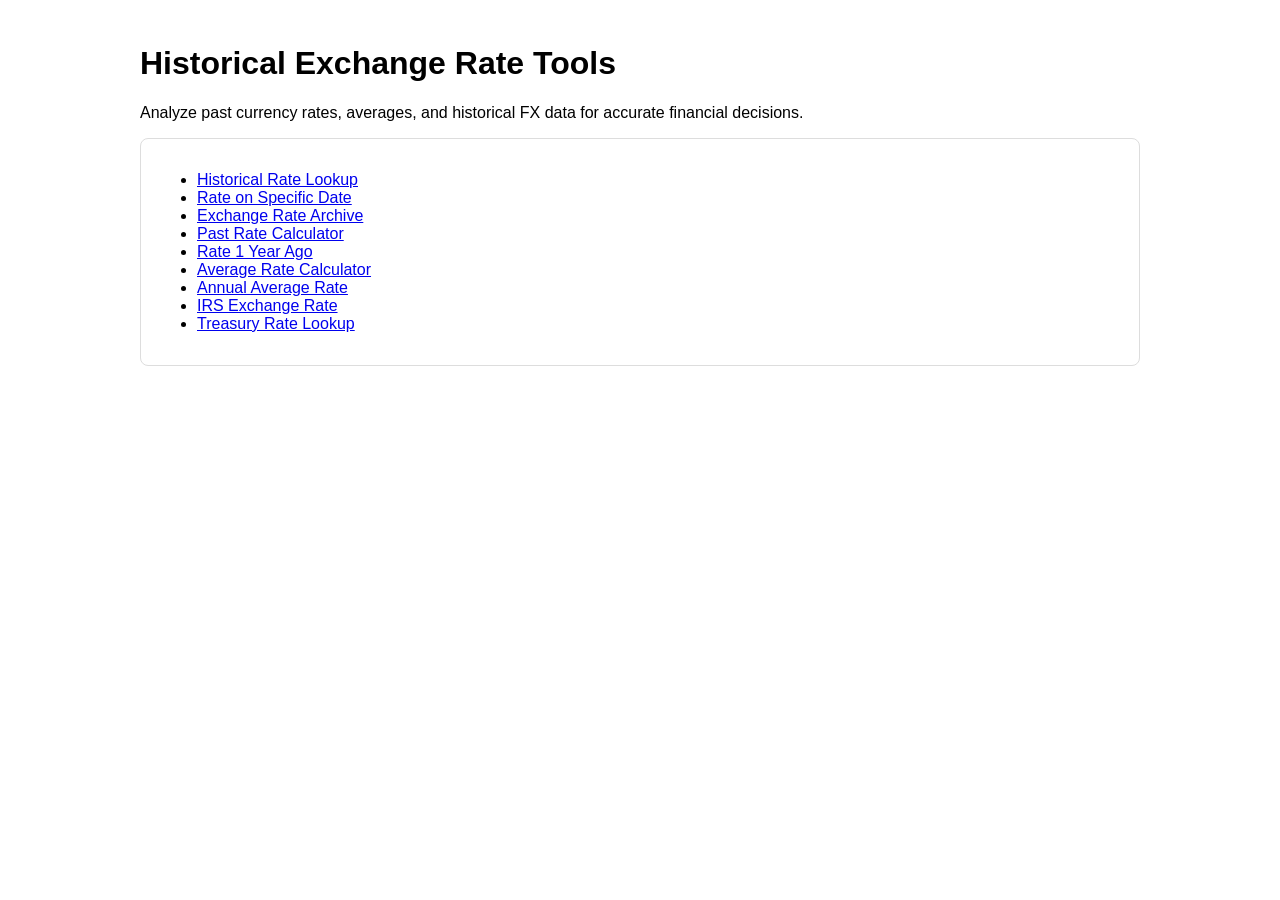
==== index.html @ 9b713c6d "Initial commit" ====
<!DOCTYPE html>
<html>
<head>
<meta charset="UTF-8">
<meta name="google-site-verification" content="PkLa_ViOo6FAHpvh8SacceMb95o9tePRdrqLNBz9X1M" />
<title>Historical Exchange Rate Tools | Past FX Rates & Averages</title>
<meta name="description" content="Lookup historical exchange rates, calculate averages, and compare past currency values.">
<link rel="stylesheet" href="style.css">
</head>
<body>

<h1>Historical Exchange Rate Tools</h1>

<p>Analyze past currency rates, averages, and historical FX data for accurate financial decisions.</p>

<div class="card">
<ul>
<li><a href="lookup/index.html">Historical Rate Lookup</a></li>
<li><a href="date/index.html">Rate on Specific Date</a></li>
<li><a href="archive/index.html">Exchange Rate Archive</a></li>
<li><a href="past/index.html">Past Rate Calculator</a></li>
<li><a href="year/index.html">Rate 1 Year Ago</a></li>
<li><a href="average/index.html">Average Rate Calculator</a></li>
<li><a href="annual/index.html">Annual Average Rate</a></li>
<li><a href="irs/index.html">IRS Exchange Rate</a></li>
<li><a href="treasury/index.html">Treasury Rate Lookup</a></li>
</ul>
</div>

</body>
</html>
---- style.css ----
body{font-family:Arial;padding:24px;max-width:1000px;margin:auto;}
.card{border:1px solid #ddd;padding:16px;border-radius:8px;margin:12px 0;}
input{width:100%;padding:8px;margin:6px 0;}
button{padding:8px 12px;}
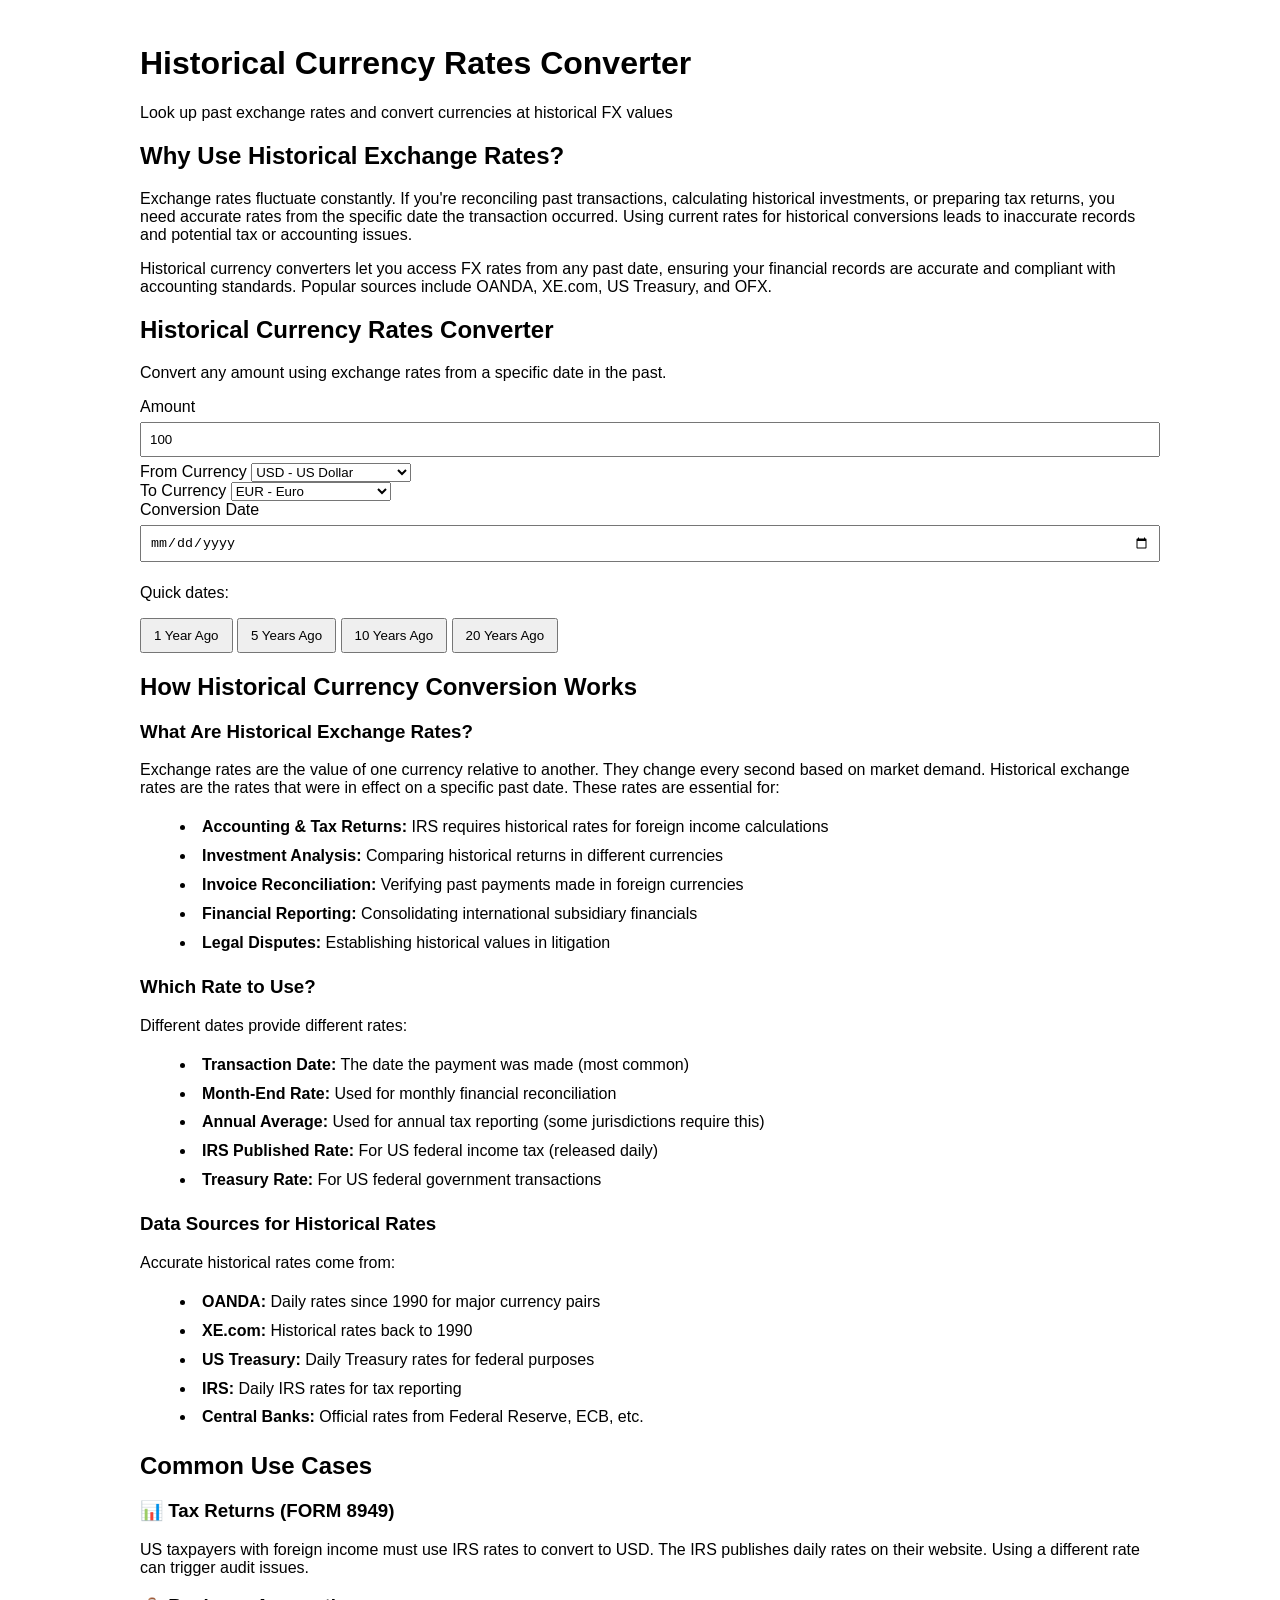
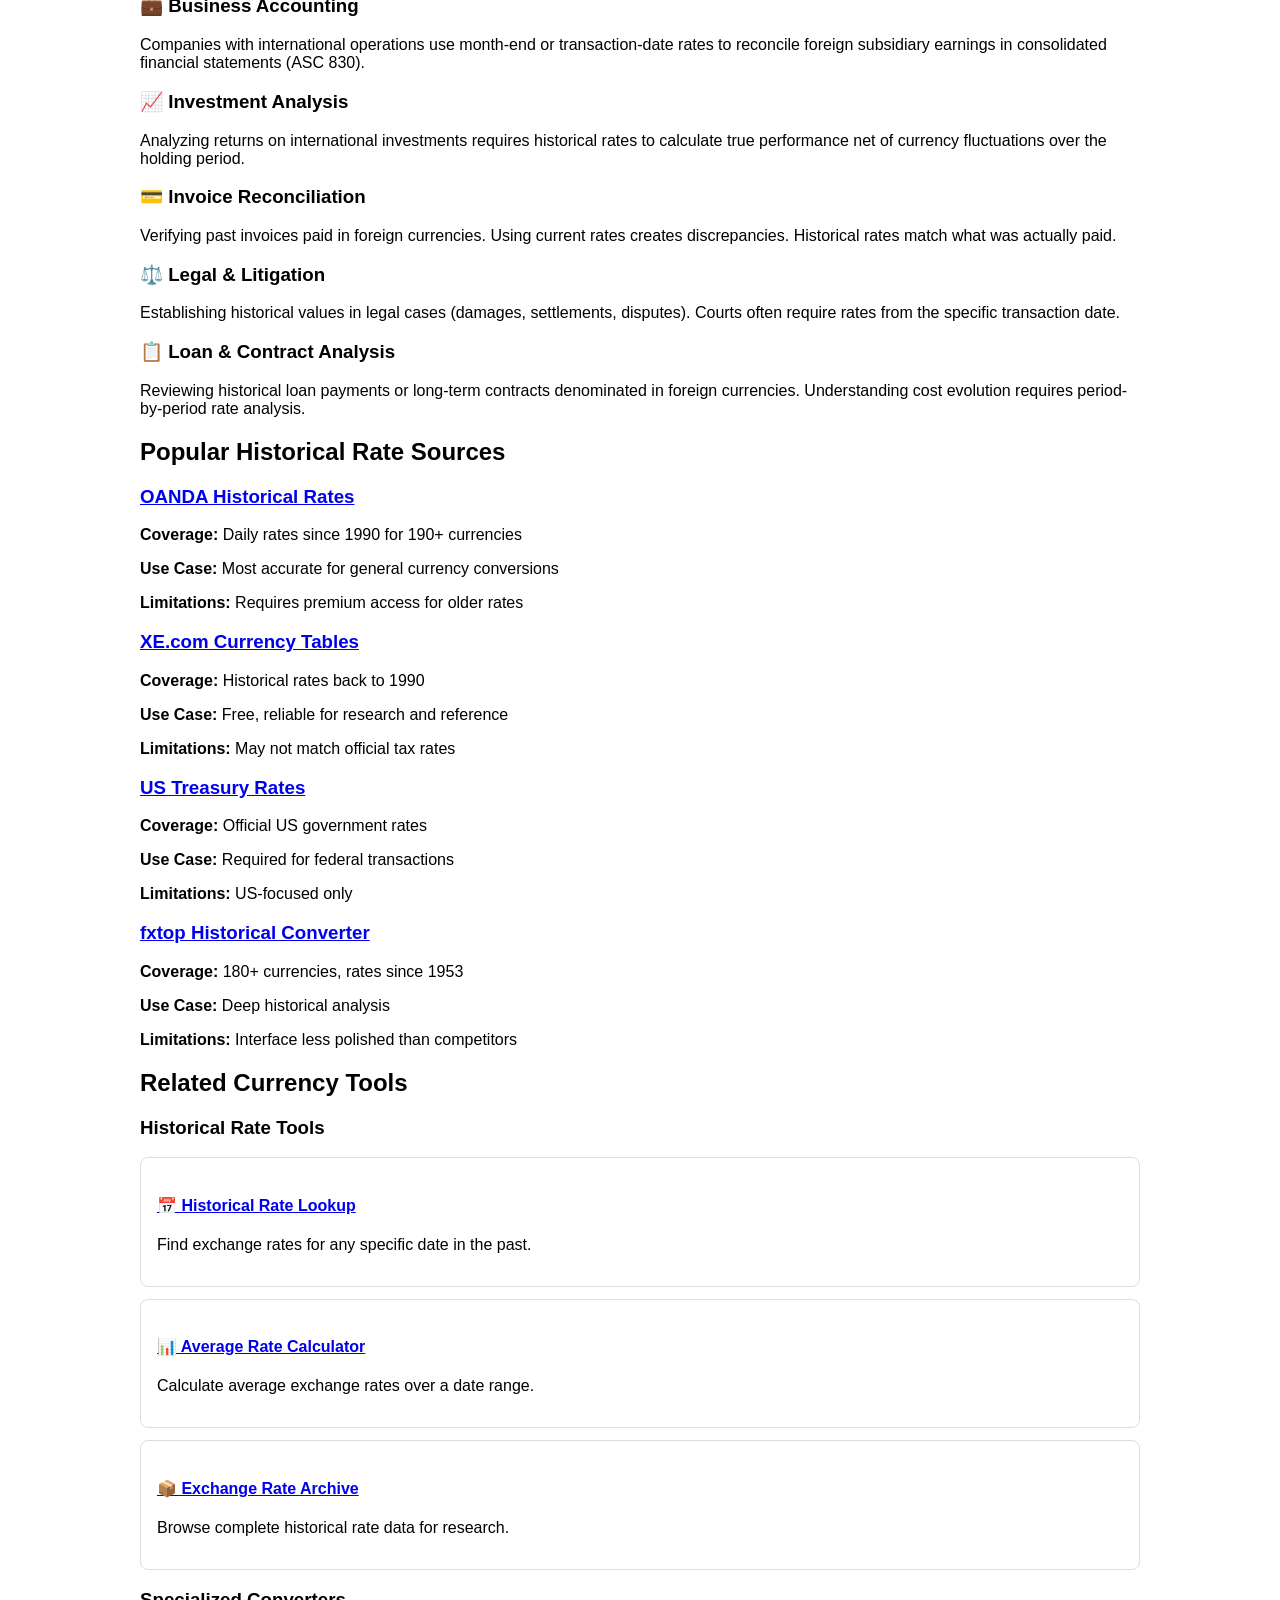
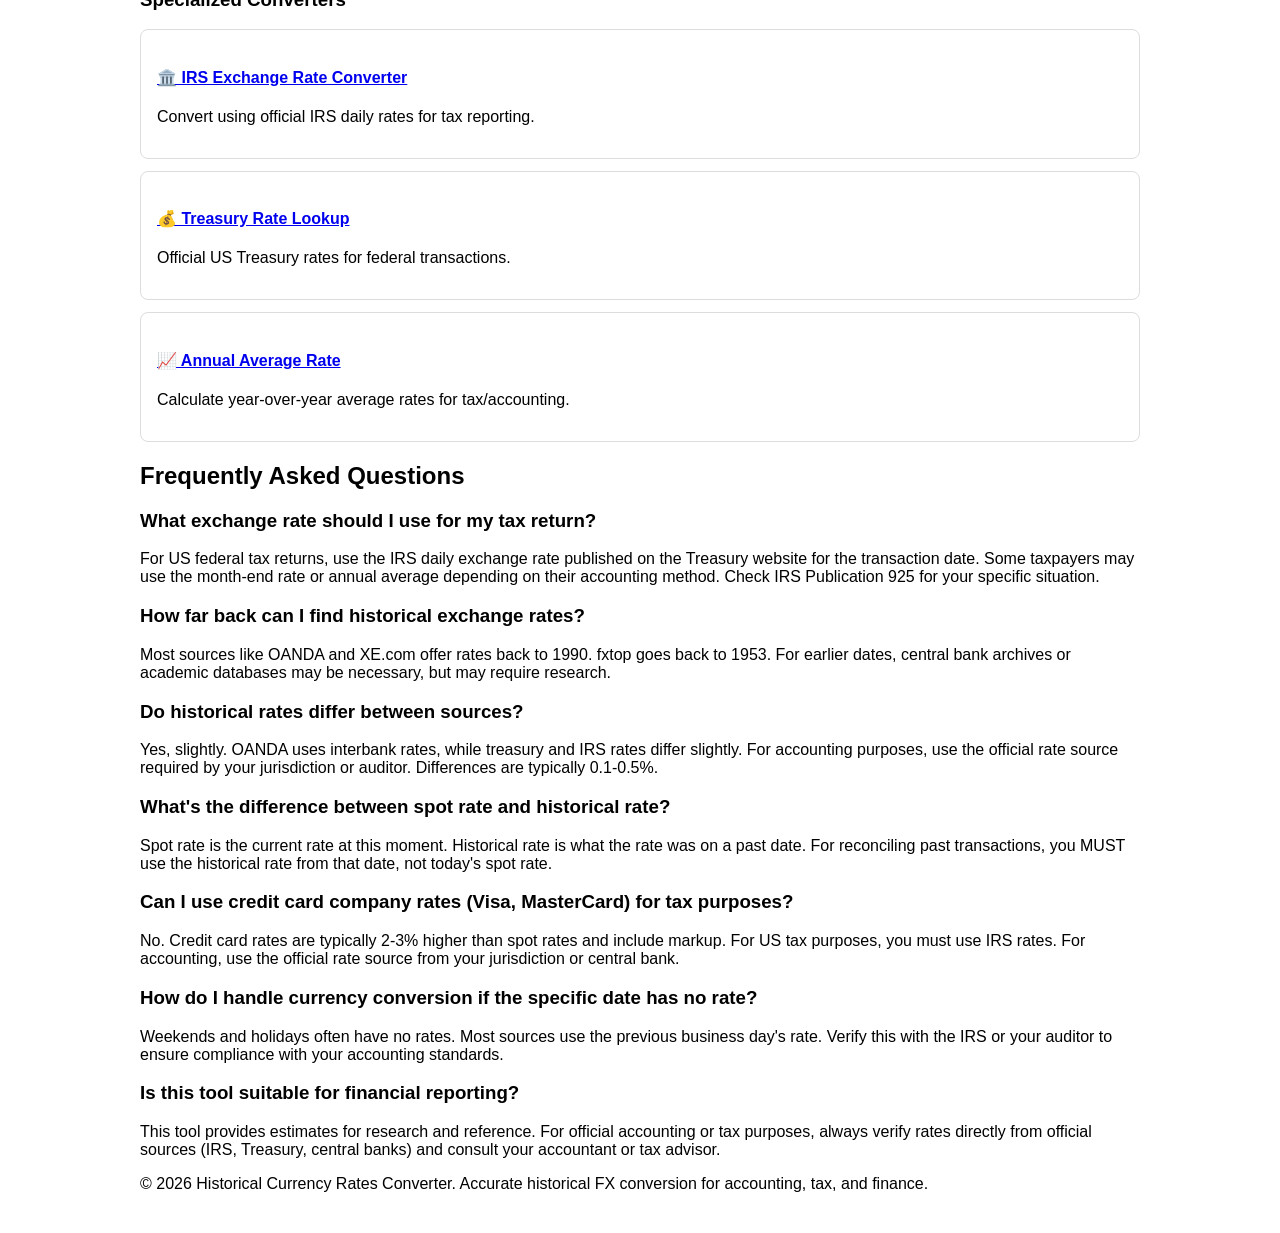
==== commit 53747b76: "historical currency rates converter" ====
--- a/index.html
+++ b/index.html
@@ -1,31 +1,353 @@
 <!DOCTYPE html>
-<html>
+
+<html lang="en">
 <head>
-<meta charset="UTF-8">
-<meta name="google-site-verification" content="PkLa_ViOo6FAHpvh8SacceMb95o9tePRdrqLNBz9X1M" />
-<title>Historical Exchange Rate Tools | Past FX Rates & Averages</title>
-<meta name="description" content="Lookup historical exchange rates, calculate averages, and compare past currency values.">
-<link rel="stylesheet" href="style.css">
+    <meta charset="UTF-8">
+    <meta name="viewport" content="width=device-width, initial-scale=1.0">
+    <meta name="google-site-verification" content="uQVQvib9O00oQFIT-tXdnkU3Vh5VSFZw2b3WhCHTCns" />
+    <title>Historical Currency Rates Converter | Past FX Exchange Rates</title>
+    <meta name="description" content="Convert currencies at historical exchange rates. Lookup past FX rates, calculate averages, and analyze currency trends over time.">
+    <link rel="stylesheet" href="style.css">
 </head>
 <body>
-
-<h1>Historical Exchange Rate Tools</h1>
-
-<p>Analyze past currency rates, averages, and historical FX data for accurate financial decisions.</p>
-
-<div class="card">
-<ul>
-<li><a href="lookup/index.html">Historical Rate Lookup</a></li>
-<li><a href="date/index.html">Rate on Specific Date</a></li>
-<li><a href="archive/index.html">Exchange Rate Archive</a></li>
-<li><a href="past/index.html">Past Rate Calculator</a></li>
-<li><a href="year/index.html">Rate 1 Year Ago</a></li>
-<li><a href="average/index.html">Average Rate Calculator</a></li>
-<li><a href="annual/index.html">Annual Average Rate</a></li>
-<li><a href="irs/index.html">IRS Exchange Rate</a></li>
-<li><a href="treasury/index.html">Treasury Rate Lookup</a></li>
-</ul>
-</div>
+    <header class="header">
+        <div class="container">
+            <h1>Historical Currency Rates Converter</h1>
+            <p class="subtitle">Look up past exchange rates and convert currencies at historical FX values</p>
+        </div>
+    </header>
+
+
+<main>
+    <section class="intro">
+        <div class="container">
+            <h2>Why Use Historical Exchange Rates?</h2>
+            <p>
+                Exchange rates fluctuate constantly. If you're reconciling past transactions, calculating historical investments, 
+                or preparing tax returns, you need accurate rates from the specific date the transaction occurred. Using current rates 
+                for historical conversions leads to inaccurate records and potential tax or accounting issues.
+            </p>
+            <p>
+                Historical currency converters let you access FX rates from any past date, ensuring your financial records are accurate 
+                and compliant with accounting standards. Popular sources include OANDA, XE.com, US Treasury, and OFX.
+            </p>
+        </div>
+    </section>
+
+    <section class="featured-tool">
+        <div class="container">
+            <h2>Historical Currency Rates Converter</h2>
+            <p>Convert any amount using exchange rates from a specific date in the past.</p>
+            
+            <div class="converter">
+                <div class="converter-inputs">
+                    <div class="input-group">
+                        <label for="amount">Amount</label>
+                        <input type="number" id="amount" placeholder="100" min="0" step="0.01" value="100" onchange="convertCurrency()">
+                    </div>
+                    <div class="input-group">
+                        <label for="fromCurrency">From Currency</label>
+                        <select id="fromCurrency" onchange="convertCurrency()">
+                            <option value="USD">USD - US Dollar</option>
+                            <option value="EUR">EUR - Euro</option>
+                            <option value="GBP">GBP - British Pound</option>
+                            <option value="JPY">JPY - Japanese Yen</option>
+                            <option value="CAD">CAD - Canadian Dollar</option>
+                            <option value="AUD">AUD - Australian Dollar</option>
+                            <option value="CHF">CHF - Swiss Franc</option>
+                            <option value="CNY">CNY - Chinese Yuan</option>
+                            <option value="INR">INR - Indian Rupee</option>
+                            <option value="MXN">MXN - Mexican Peso</option>
+                        </select>
+                    </div>
+                    <div class="input-group">
+                        <label for="toCurrency">To Currency</label>
+                        <select id="toCurrency" onchange="convertCurrency()">
+                            <option value="EUR">EUR - Euro</option>
+                            <option value="GBP">GBP - British Pound</option>
+                            <option value="JPY">JPY - Japanese Yen</option>
+                            <option value="CAD">CAD - Canadian Dollar</option>
+                            <option value="AUD">AUD - Australian Dollar</option>
+                            <option value="USD">USD - US Dollar</option>
+                            <option value="CHF">CHF - Swiss Franc</option>
+                            <option value="CNY">CNY - Chinese Yuan</option>
+                            <option value="INR">INR - Indian Rupee</option>
+                            <option value="MXN">MXN - Mexican Peso</option>
+                        </select>
+                    </div>
+                    <div class="input-group">
+                        <label for="conversionDate">Conversion Date</label>
+                        <input type="date" id="conversionDate" onchange="convertCurrency()">
+                    </div>
+                </div>
+
+                <div class="converter-results" id="converterResults" style="display: none;">
+                    <div class="result-display">
+                        <div class="result-item">
+                            <span class="amount-from" id="displayAmount">100</span>
+                            <span class="currency-from" id="displayFromCurrency">USD</span>
+                            <span class="equals">=</span>
+                            <span class="amount-to" id="displayAmount2">0.00</span>
+                            <span class="currency-to" id="displayToCurrency">EUR</span>
+                        </div>
+                        <div class="rate-info">
+                            <p>Exchange Rate: <strong id="exchangeRate">0.00</strong></p>
+                            <p>Date: <strong id="rateDate">-</strong></p>
+                            <p class="rate-note">*Rates are historical estimates based on major bank data</p>
+                        </div>
+                    </div>
+                </div>
+
+                <div class="quick-dates">
+                    <p class="dates-label">Quick dates:</p>
+                    <div class="date-buttons">
+                        <button class="date-btn" onclick="setHistoricalDate(1)">1 Year Ago</button>
+                        <button class="date-btn" onclick="setHistoricalDate(5)">5 Years Ago</button>
+                        <button class="date-btn" onclick="setHistoricalDate(10)">10 Years Ago</button>
+                        <button class="date-btn" onclick="setHistoricalDate(20)">20 Years Ago</button>
+                    </div>
+                </div>
+            </div>
+        </div>
+    </section>
+
+    <section class="how-it-works">
+        <div class="container">
+            <h2>How Historical Currency Conversion Works</h2>
+            
+            <h3>What Are Historical Exchange Rates?</h3>
+            <p>
+                Exchange rates are the value of one currency relative to another. They change every second based on market demand. 
+                Historical exchange rates are the rates that were in effect on a specific past date. These rates are essential for:
+            </p>
+            <ul style="list-style-position: inside; color: var(--text-light); line-height: 1.8;">
+                <li><strong>Accounting & Tax Returns:</strong> IRS requires historical rates for foreign income calculations</li>
+                <li><strong>Investment Analysis:</strong> Comparing historical returns in different currencies</li>
+                <li><strong>Invoice Reconciliation:</strong> Verifying past payments made in foreign currencies</li>
+                <li><strong>Financial Reporting:</strong> Consolidating international subsidiary financials</li>
+                <li><strong>Legal Disputes:</strong> Establishing historical values in litigation</li>
+            </ul>
+
+            <h3>Which Rate to Use?</h3>
+            <p>
+                Different dates provide different rates:
+            </p>
+            <ul style="list-style-position: inside; color: var(--text-light); line-height: 1.8;">
+                <li><strong>Transaction Date:</strong> The date the payment was made (most common)</li>
+                <li><strong>Month-End Rate:</strong> Used for monthly financial reconciliation</li>
+                <li><strong>Annual Average:</strong> Used for annual tax reporting (some jurisdictions require this)</li>
+                <li><strong>IRS Published Rate:</strong> For US federal income tax (released daily)</li>
+                <li><strong>Treasury Rate:</strong> For US federal government transactions</li>
+            </ul>
+
+            <h3>Data Sources for Historical Rates</h3>
+            <p>
+                Accurate historical rates come from:
+            </p>
+            <ul style="list-style-position: inside; color: var(--text-light); line-height: 1.8;">
+                <li><strong>OANDA:</strong> Daily rates since 1990 for major currency pairs</li>
+                <li><strong>XE.com:</strong> Historical rates back to 1990</li>
+                <li><strong>US Treasury:</strong> Daily Treasury rates for federal purposes</li>
+                <li><strong>IRS:</strong> Daily IRS rates for tax reporting</li>
+                <li><strong>Central Banks:</strong> Official rates from Federal Reserve, ECB, etc.</li>
+            </ul>
+        </div>
+    </section>
+
+    <section class="use-cases">
+        <div class="container">
+            <h2>Common Use Cases</h2>
+            
+            <div class="use-case-grid">
+                <div class="use-case-card">
+                    <h3>📊 Tax Returns (FORM 8949)</h3>
+                    <p>
+                        US taxpayers with foreign income must use IRS rates to convert to USD. 
+                        The IRS publishes daily rates on their website. Using a different rate can trigger audit issues.
+                    </p>
+                </div>
+                <div class="use-case-card">
+                    <h3>💼 Business Accounting</h3>
+                    <p>
+                        Companies with international operations use month-end or transaction-date rates 
+                        to reconcile foreign subsidiary earnings in consolidated financial statements (ASC 830).
+                    </p>
+                </div>
+                <div class="use-case-card">
+                    <h3>📈 Investment Analysis</h3>
+                    <p>
+                        Analyzing returns on international investments requires historical rates to calculate 
+                        true performance net of currency fluctuations over the holding period.
+                    </p>
+                </div>
+                <div class="use-case-card">
+                    <h3>💳 Invoice Reconciliation</h3>
+                    <p>
+                        Verifying past invoices paid in foreign currencies. Using current rates creates 
+                        discrepancies. Historical rates match what was actually paid.
+                    </p>
+                </div>
+                <div class="use-case-card">
+                    <h3>⚖️ Legal & Litigation</h3>
+                    <p>
+                        Establishing historical values in legal cases (damages, settlements, disputes). 
+                        Courts often require rates from the specific transaction date.
+                    </p>
+                </div>
+                <div class="use-case-card">
+                    <h3>📋 Loan & Contract Analysis</h3>
+                    <p>
+                        Reviewing historical loan payments or long-term contracts denominated in foreign currencies. 
+                        Understanding cost evolution requires period-by-period rate analysis.
+                    </p>
+                </div>
+            </div>
+        </div>
+    </section>
+
+    <section class="rate-sources">
+        <div class="container">
+            <h2>Popular Historical Rate Sources</h2>
+            
+            <div class="sources-grid">
+                <div class="source-card">
+                    <h3><a href="https://www.oanda.com/" target="_blank">OANDA Historical Rates</a></h3>
+                    <p><strong>Coverage:</strong> Daily rates since 1990 for 190+ currencies</p>
+                    <p><strong>Use Case:</strong> Most accurate for general currency conversions</p>
+                    <p><strong>Limitations:</strong> Requires premium access for older rates</p>
+                </div>
+                <div class="source-card">
+                    <h3><a href="https://www.xe.com/" target="_blank">XE.com Currency Tables</a></h3>
+                    <p><strong>Coverage:</strong> Historical rates back to 1990</p>
+                    <p><strong>Use Case:</strong> Free, reliable for research and reference</p>
+                    <p><strong>Limitations:</strong> May not match official tax rates</p>
+                </div>
+                <div class="source-card">
+                    <h3><a href="https://fiscaldata.treasury.gov/" target="_blank">US Treasury Rates</a></h3>
+                    <p><strong>Coverage:</strong> Official US government rates</p>
+                    <p><strong>Use Case:</strong> Required for federal transactions</p>
+                    <p><strong>Limitations:</strong> US-focused only</p>
+                </div>
+                <div class="source-card">
+                    <h3><a href="https://fxtop.com/" target="_blank">fxtop Historical Converter</a></h3>
+                    <p><strong>Coverage:</strong> 180+ currencies, rates since 1953</p>
+                    <p><strong>Use Case:</strong> Deep historical analysis</p>
+                    <p><strong>Limitations:</strong> Interface less polished than competitors</p>
+                </div>
+            </div>
+        </div>
+    </section>
+
+    <section class="other-tools">
+        <div class="container">
+            <h2>Related Currency Tools</h2>
+            
+            <h3>Historical Rate Tools</h3>
+            <div class="grid">
+                <div class="card">
+                    <h4><a href="lookup/index.html">📅 Historical Rate Lookup</a></h4>
+                    <p>Find exchange rates for any specific date in the past.</p>
+                </div>
+                <div class="card">
+                    <h4><a href="average/index.html">📊 Average Rate Calculator</a></h4>
+                    <p>Calculate average exchange rates over a date range.</p>
+                </div>
+                <div class="card">
+                    <h4><a href="archive/index.html">📦 Exchange Rate Archive</a></h4>
+                    <p>Browse complete historical rate data for research.</p>
+                </div>
+            </div>
+
+            <h3>Specialized Converters</h3>
+            <div class="grid">
+                <div class="card">
+                    <h4><a href="irs/index.html">🏛️ IRS Exchange Rate Converter</a></h4>
+                    <p>Convert using official IRS daily rates for tax reporting.</p>
+                </div>
+                <div class="card">
+                    <h4><a href="treasury/index.html">💰 Treasury Rate Lookup</a></h4>
+                    <p>Official US Treasury rates for federal transactions.</p>
+                </div>
+                <div class="card">
+                    <h4><a href="annual/index.html">📈 Annual Average Rate</a></h4>
+                    <p>Calculate year-over-year average rates for tax/accounting.</p>
+                </div>
+            </div>
+        </div>
+    </section>
+
+    <section class="faqs">
+        <div class="container">
+            <h2>Frequently Asked Questions</h2>
+
+            <div class="faq-item">
+                <h3>What exchange rate should I use for my tax return?</h3>
+                <p>
+                    For US federal tax returns, use the IRS daily exchange rate published on the Treasury website for the transaction date. 
+                    Some taxpayers may use the month-end rate or annual average depending on their accounting method. Check IRS Publication 
+                    925 for your specific situation.
+                </p>
+            </div>
+
+            <div class="faq-item">
+                <h3>How far back can I find historical exchange rates?</h3>
+                <p>
+                    Most sources like OANDA and XE.com offer rates back to 1990. fxtop goes back to 1953. 
+                    For earlier dates, central bank archives or academic databases may be necessary, but may require research.
+                </p>
+            </div>
+
+            <div class="faq-item">
+                <h3>Do historical rates differ between sources?</h3>
+                <p>
+                    Yes, slightly. OANDA uses interbank rates, while treasury and IRS rates differ slightly. For accounting purposes, 
+                    use the official rate source required by your jurisdiction or auditor. Differences are typically 0.1-0.5%.
+                </p>
+            </div>
+
+            <div class="faq-item">
+                <h3>What's the difference between spot rate and historical rate?</h3>
+                <p>
+                    Spot rate is the current rate at this moment. Historical rate is what the rate was on a past date. 
+                    For reconciling past transactions, you MUST use the historical rate from that date, not today's spot rate.
+                </p>
+            </div>
+
+            <div class="faq-item">
+                <h3>Can I use credit card company rates (Visa, MasterCard) for tax purposes?</h3>
+                <p>
+                    No. Credit card rates are typically 2-3% higher than spot rates and include markup. For US tax purposes, 
+                    you must use IRS rates. For accounting, use the official rate source from your jurisdiction or central bank.
+                </p>
+            </div>
+
+            <div class="faq-item">
+                <h3>How do I handle currency conversion if the specific date has no rate?</h3>
+                <p>
+                    Weekends and holidays often have no rates. Most sources use the previous business day's rate. 
+                    Verify this with the IRS or your auditor to ensure compliance with your accounting standards.
+                </p>
+            </div>
+
+            <div class="faq-item">
+                <h3>Is this tool suitable for financial reporting?</h3>
+                <p>
+                    This tool provides estimates for research and reference. For official accounting or tax purposes, 
+                    always verify rates directly from official sources (IRS, Treasury, central banks) and consult your accountant or tax advisor.
+                </p>
+            </div>
+        </div>
+    </section>
+</main>
+
+<footer class="footer">
+    <div class="container">
+        <p>&copy; 2026 Historical Currency Rates Converter. Accurate historical FX conversion for accounting, tax, and finance.</p>
+    </div>
+</footer>
+
+<script src="app.js"></script>
+
 
 </body>
-</html>
+</html>
